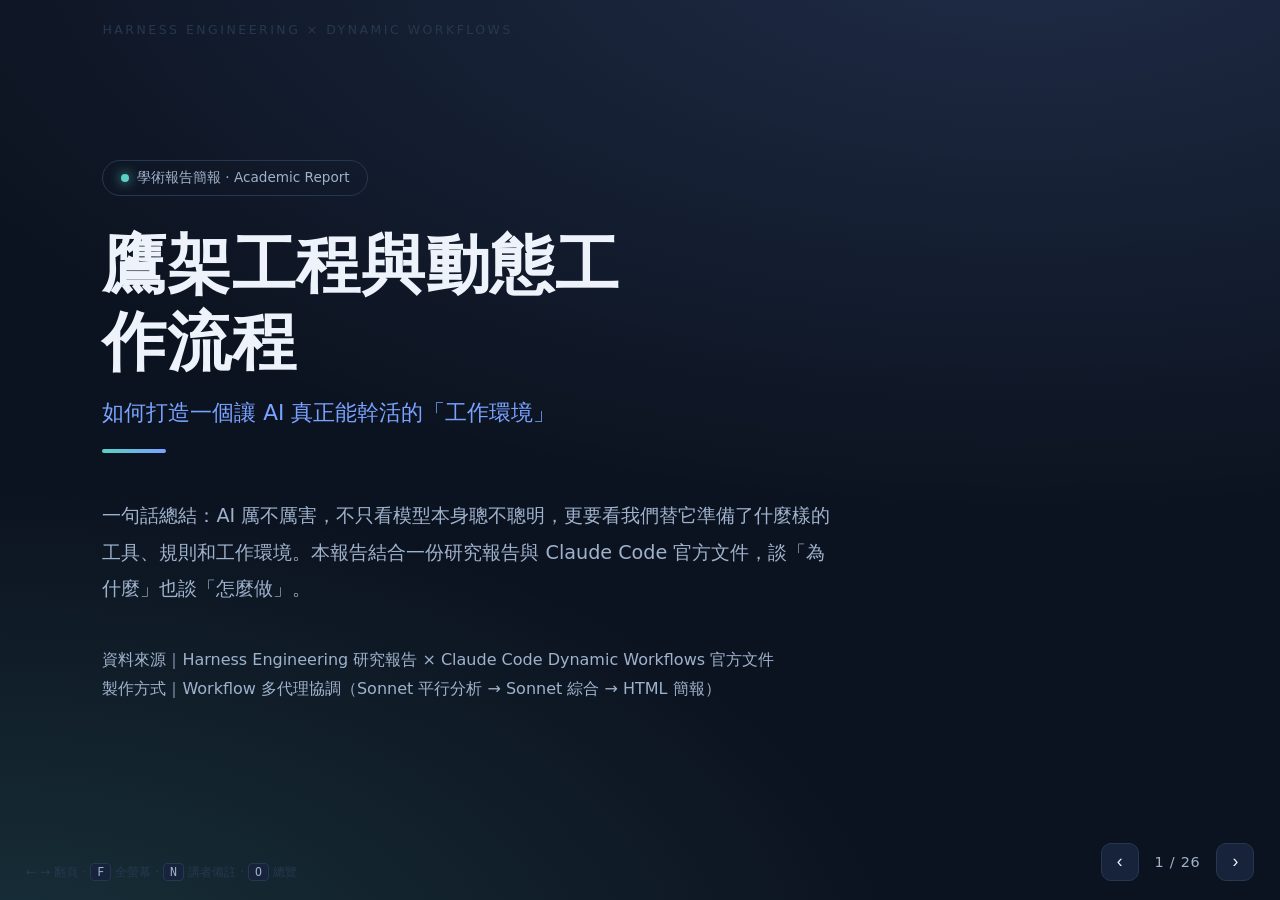
==== harness-and-workflows/index.html @ 4c6733bc "first commit" ====
<!DOCTYPE html>
<html lang="zh-Hant">
<head>
<meta charset="UTF-8">
<meta name="viewport" content="width=device-width, initial-scale=1.0">
<title>鷹架工程與動態工作流程 · 學術報告簡報</title>
<style>
  :root{
    --bg:#0c1320;
    --bg2:#111c2e;
    --panel:#16233a;
    --ink:#eef3fb;
    --muted:#9fb2cc;
    --line:#26384f;
    --accent:#5ad1c4;
    --accent2:#7aa2ff;
    --gold:#f5c451;
    --serif:"Noto Serif TC","Songti TC","STSong",serif;
    --sans:"Noto Sans TC","PingFang TC","Microsoft JhengHei",system-ui,sans-serif;
  }
  *{box-sizing:border-box;margin:0;padding:0}
  html,body{height:100%}
  body{
    font-family:var(--sans);
    background:var(--bg);
    color:var(--ink);
    overflow:hidden;
  }

  /* ---------- deck ---------- */
  #deck{position:fixed;inset:0}
  .slide{
    position:absolute;inset:0;
    display:none;
    flex-direction:column;
    padding:6vh 8vw 10vh;
    opacity:0;
    transition:opacity .5s ease, transform .5s ease;
  }
  .slide.active{display:flex;opacity:1;animation:fade .55s ease}
  @keyframes fade{from{opacity:0;transform:translateY(18px)}to{opacity:1;transform:none}}

  .kicker{
    font-size:.8rem;letter-spacing:.32em;text-transform:uppercase;
    color:var(--accent);margin-bottom:1.4rem;font-weight:600;
  }
  .slide h1{font-family:var(--serif);font-size:3.2rem;line-height:1.2;font-weight:700;letter-spacing:.01em}
  .slide h2{font-family:var(--serif);font-size:2.5rem;line-height:1.25;font-weight:700;margin-bottom:.4rem}
  .slide .subtitle{font-size:1.35rem;color:var(--accent2);margin-top:1rem;font-weight:500}
  .slide .body{font-size:1.2rem;line-height:1.9;color:var(--muted);max-width:60ch;margin-top:1.4rem}
  .rule{width:64px;height:4px;background:linear-gradient(90deg,var(--accent),var(--accent2));border-radius:4px;margin:1.4rem 0}

  ul.bullets{list-style:none;margin-top:1.6rem;max-width:74ch}
  ul.bullets li{
    position:relative;padding-left:2rem;margin-bottom:1.05rem;
    font-size:1.18rem;line-height:1.7;color:var(--ink);
    opacity:0;transform:translateX(-10px);
    animation:slideIn .45s ease forwards;
  }
  .slide.active ul.bullets li{animation-delay:calc(var(--i)*.08s + .15s)}
  @keyframes slideIn{to{opacity:1;transform:none}}
  ul.bullets li::before{
    content:"";position:absolute;left:0;top:.62em;
    width:10px;height:10px;border-radius:2px;
    background:var(--accent);transform:rotate(45deg);
  }
  ul.bullets li b{color:var(--gold);font-weight:700}

  .note{
    margin-top:auto;padding-top:1.4rem;border-top:1px dashed var(--line);
    font-size:.95rem;color:var(--muted);max-width:80ch;
    display:flex;gap:.6rem;align-items:flex-start;
  }
  .note .tag{color:var(--accent);font-weight:700;white-space:nowrap}
  body:not(.notes) .note{display:none}

  /* ---------- cover ---------- */
  .slide.cover{justify-content:center;align-items:flex-start;
    background:radial-gradient(1200px 600px at 80% -10%,rgba(122,162,255,.18),transparent),
               radial-gradient(900px 500px at 0% 110%,rgba(90,209,196,.16),transparent),var(--bg)}
  .slide.cover h1{font-size:4rem;max-width:18ch}
  .slide.cover .badge{
    display:inline-flex;gap:.5rem;align-items:center;
    border:1px solid var(--line);border-radius:999px;
    padding:.5rem 1.1rem;font-size:.85rem;color:var(--muted);margin-bottom:2rem;
  }
  .slide.cover .badge .dot{width:8px;height:8px;border-radius:50%;background:var(--accent);box-shadow:0 0 12px var(--accent)}
  .slide.cover .meta{margin-top:2.4rem;color:var(--muted);font-size:1rem;line-height:1.8}

  /* ---------- section divider ---------- */
  .slide.section{justify-content:center;
    background:linear-gradient(135deg,var(--bg2),var(--bg))}
  .slide.section .num{font-family:var(--serif);font-size:8rem;color:var(--panel);
    -webkit-text-stroke:2px var(--accent2);line-height:1;margin-bottom:1rem;font-weight:700;opacity:.9}
  .slide.section h2{font-size:3.2rem}

  /* ---------- comparison ---------- */
  .slide.comparison ul.bullets li::before{background:var(--accent2)}

  /* ---------- conclusion ---------- */
  .slide.conclusion{background:linear-gradient(135deg,#11202e,var(--bg))}
  .slide.conclusion .body{color:var(--ink);font-size:1.12rem}

  /* ---------- references ---------- */
  .slide.references ul.bullets li{font-size:1.02rem;color:var(--muted);margin-bottom:.85rem}
  .slide.references ul.bullets li::before{background:var(--gold);border-radius:50%;transform:none}

  /* ---------- chrome ---------- */
  #bar{position:fixed;left:0;bottom:0;height:4px;background:linear-gradient(90deg,var(--accent),var(--accent2));width:0;transition:width .4s ease;z-index:20}
  #hud{position:fixed;bottom:1.2rem;right:1.6rem;display:flex;gap:1rem;align-items:center;z-index:20;color:var(--muted);font-size:.9rem}
  #hud .count{font-variant-numeric:tabular-nums;letter-spacing:.05em}
  .navbtn{
    background:var(--panel);border:1px solid var(--line);color:var(--ink);
    width:38px;height:38px;border-radius:10px;cursor:pointer;font-size:1.1rem;
    display:grid;place-items:center;transition:.2s;
  }
  .navbtn:hover{border-color:var(--accent);color:var(--accent)}
  #brand{position:fixed;top:1.4rem;left:8vw;font-size:.78rem;letter-spacing:.2em;color:var(--line);text-transform:uppercase;z-index:20}
  #help{position:fixed;bottom:1.2rem;left:1.6rem;font-size:.78rem;color:var(--line);z-index:20}
  kbd{background:var(--panel);border:1px solid var(--line);border-radius:4px;padding:1px 6px;font-size:.72rem;color:var(--muted)}

  /* progress dots in section count */
  @media (max-width:760px){
    .slide{padding:5vh 7vw 12vh}
    .slide h1{font-size:2.2rem}.slide.cover h1{font-size:2.4rem}
    .slide h2,.slide.section h2{font-size:1.8rem}
    ul.bullets li{font-size:1rem}
    #brand{left:7vw}
  }
</style>
</head>
<body>
<div id="brand">Harness Engineering × Dynamic Workflows</div>
<div id="deck"></div>
<div id="bar"></div>
<div id="hud">
  <button class="navbtn" id="prev" title="上一頁 (←)">‹</button>
  <span class="count"><span id="cur">1</span> / <span id="total">25</span></span>
  <button class="navbtn" id="next" title="下一頁 (→)">›</button>
</div>
<div id="help">← → 翻頁 · <kbd>F</kbd> 全螢幕 · <kbd>N</kbd> 講者備註 · <kbd>O</kbd> 總覽</div>

<script>
const DATA = {
  reportTitle:"鷹架工程與動態工作流程",
  subtitle:"AI Agent 環境設計的理論框架與工程實踐",
  slides: [
    {type:"cover",title:"鷹架工程與動態工作流程",subtitle:"如何打造一個讓 AI 真正能幹活的「工作環境」",
     body:"一句話總結：AI 厲不厲害，不只看模型本身聰不聰明，更要看我們替它準備了什麼樣的工具、規則和工作環境。本報告結合一份研究報告與 Claude Code 官方文件，談「為什麼」也談「怎麼做」。",
     note:"先講理論（為什麼環境這麼重要），再講實作（在 Claude Code 上怎麼做出來），讓抽象概念有具體對照。"},
    {type:"content",title:"摘要：這份報告在講什麼？",
     body:"我們把 AI 助手拆成兩部分來看：一是「模型」（AI 的大腦），二是「鷹架 Harness」（包在大腦外面的工作環境，例如能用的工具、要遵守的規則、檢查對錯的機制）。報告的主張是：當各家模型越來越像、差距越來越小，真正拉開高下的反而是這個「環境」設計得好不好。",
     bullets:["核心公式：AI 助手的實力 ＝ 模型本身 ＋ 它的工作環境（鷹架）",
       "最有力的證據：同一顆大腦（Claude Opus），裝進不同環境，解題測驗成績竟差了 <b>16 分</b>（77 分 vs 93 分）",
       "三個真實案例：OpenAI 的 Codex、Stripe 的 Minions、Anthropic 的代理服務",
       "具體產品：Claude Code 的「動態工作流程」——讓 AI 自己寫程式去指揮一大群 AI 小幫手",
       "產業意義：賺錢的關鍵正從「模型」本身，往上轉移到「環境與管理機制」這一層"]},
    {type:"toc",title:"目錄",
     bullets:["一、為什麼「模型」不再是重點，「環境」才是","二、基本觀念：三層功夫與 AI 的工作循環",
       "三、好環境的七個零件，以及它最大的敵人","四、真實案例與關鍵數據",
       "五、動態工作流程：把理論變成實際產品","六、把理論和實作擺在一起比較",
       "七、這會怎麼影響商業競爭？還有哪些爭論","八、結論與參考來源"]},
    {type:"section",title:"為什麼「模型」不再是重點，「環境」才是",num:"01"},
    {type:"content",title:"核心觀念：AI 助手 ＝ 大腦 ＋ 工作環境",
     body:"打個比方：一位很強的廚師（模型）如果只給他一把鈍刀、一個爛廚房，也做不出好菜；反過來，普通廚師配上一流的廚房與食材，反而能端出好料理。AI 也一樣——當模型越來越好取得，真正的工程功力轉向「怎麼幫 AI 佈置一個好用的廚房」。",
     bullets:["<b>鷹架（Harness）是什麼？</b>就是包在 AI 大腦外面的整個工作環境：給它的指示、能用的工具、要守的規矩、安全的工作區、以及檢查對錯並回報的機制",
       "黃金原則：<b>人類負責決定方向，AI 負責動手執行</b>（人掌舵、AI 划槳）",
       "報告規模：整理了 16 個第一手來源、14 篇深入分析、9 大主題、17 個關鍵名詞",
       "有趣的是：這份報告本身就是用「一群 AI 分工合作」做出來的——便宜的模型負責平行查資料、最強的模型負責統整，等於現場示範了它在講的東西"],
     note:"這一頁是全篇的主軸：之後每一章都在解釋這個「大腦＋環境」的公式。"},
    {type:"section",title:"基本觀念：三層功夫與 AI 的工作循環",num:"02"},
    {type:"content",title:"由小到大的三層功夫：措辭 → 資訊 → 環境",
     body:"幫 AI 做事的功夫可以分三層，後一層把前一層包在裡面，越往外範圍越大。",
     bullets:["第一層 措辭（Prompt）：把單次問題問清楚、講明白。重要，但只顧這個還不夠",
       "第二層 餵資訊（Context）：管理 AI 的「工作記憶」——它一次只能讀有限的內容，要安排好放什麼進去",
       "這一層的關鍵難題：找出那組「<b>最少、但最有用</b>」的資訊，少了不行、多了反而干擾",
       "第三層 佈置環境（Harness）：在前兩層之上，再加上工具、安全工作區、檢查回饋、任務調度與各種規範",
       "業界（LangChain）的看法：所謂的「環境」，說穿了就是「把對的資訊、在對的時候送到 AI 面前」的一套機制"]},
    {type:"content",title:"AI 的工作循環：做 → 看結果 → 修正",
     body:"好的環境會讓 AI 不斷重複一個循環：動手做 → 觀察結果 → 發現錯誤就修正，像學生寫考卷後對答案、訂正、再寫一次。",
     bullets:["完整流程：人提出需求 → 環境給 AI 指示、工具與規則 → AI 思考 → AI 動手用工具做事",
       "安全工作區 ＋ 偵測器：在一個隔離的沙盒裡執行，並自動跑測試、檢查程式、甚至截圖比對畫面",
       "檢查通過 → 正式送出修改；檢查失敗 → 把錯誤回報給 AI，自動再試一次",
       "最關鍵的一點：失敗的訊息會<b>自動回灌</b>給 AI 讓它自己改，直到通過為止，不必每步都靠人盯",
       "這套「做了再檢查、錯了自動改」的設計，OpenAI、Stripe、Anthropic 三家不約而同都用上了"]},
    {type:"content",title:"最大的敵人：AI 會「讀越多、忘越多」",
     body:"AI 一次能看的內容是有限的，而且塞得越滿、它對前面內容的記憶就越不準——很像你一次硬背太多東西，反而前面的就忘了。這在技術上叫「脈絡腐化（Context Rot）」，因為 AI 的「注意力」是有限資源。",
     bullets:["實務上的甜蜜點：工作記憶只用到 <b>四到六成</b>最剛好（HumanLayer 建議）",
       "實測的有效上限：大約 <b>17 萬字（token）</b>左右就開始明顯退步（Geoff Huntley 測試）",
       "出錯的嚴重度排序：給<b>錯</b>的資訊 ＞ 漏掉資訊 ＞ 塞太多沒用的雜訊",
       "真實事故：Meta 的 AI 因為在壓縮記憶時忘了規則，竟自動刪掉了數百封 email",
       "解法：給 AI 的規則檔（AGENTS.md）要精簡（OpenAI 建議最多 100 行、最好 60 行）；ETH Zurich 也證實「塞太多反而變笨」"]},
    {type:"section",title:"好環境的七個零件",num:"03"},
    {type:"content",title:"打造好環境，需要這七個零件",
     body:"報告把「鷹架」拆成七個可以分別設計的零件，組起來才是一個完整、好用的 AI 工作環境。",
     bullets:["① 指示書：用五段式寫清楚（目標／環境／規則／範例／檢查清單），格式要分明",
       "② 工具箱：每個工具功能單一、不重疊、說明清楚；Stripe 用一套統一接口（MCP）整合了 <b>400 多個工具</b>",
       "③ 安全工作區：隔離的沙盒讓 AI 能放手做事；Stripe 的工作區預熱後 10 秒就能開工",
       "④ 記憶機制：規則檔、進度紀錄、以及「只加不改」的事件日誌（像航海日誌）",
       "⑤ 任務調度：派出 AI 小幫手分工與交接，並依難度選模型（簡單的用便宜模型、統籌用最強模型）",
       "⑥⑦ 自動關卡與架構規範：用程式檢查、結構測試、上線前把關（CI）等機制硬性執行，而不只是寫在文件裡"],
     note:"規範一定要用機制強制執行：光靠「寫在文件上請大家遵守」，壞習慣會像雪球一樣越滾越大。"},
    {type:"section",title:"真實案例與關鍵數據",num:"04"},
    {type:"content",title:"數據說話：環境好壞，直接決定成果",
     body:"同一顆大腦、換不同環境，成績差很多——這是全篇最重要、最能服人的證據。",
     bullets:["真實程式解題測驗（同樣用 Claude Opus）：Claude Code 拿 <b>77 分</b>、Cursor 拿 <b>93 分</b>，差了 16 分（yage.ai）",
       "另一項終端機測驗：模型沒換、只把環境調好，名次就從第 30 名（52.8 分）衝進前 5 名（66.5 分）（LangChain）",
       "OpenAI Codex：5 個月內寫出 <b>100 萬行</b>程式碼、人類零手寫、合併了 1,500 次修改",
       "Stripe Minions：每週自動產出 <b>1,000 多次</b>程式修改，背後用了 400 多個工具",
       "結論：環境（鷹架）設計得好不好，比模型本身強不強更關鍵"]},
    {type:"content",title:"三個真實案例，三種心法",
     body:"三家公司的實戰，各自印證了「好環境」的不同重點。",
     bullets:["OpenAI Codex：團隊從 3 人擴到 7 人、每人每天約 3.5 次修改、AI 可連續無人看管做 6 小時以上",
       "Codex 的心法：AI 工作時「拿不到的資訊，等於不存在」——所以要事先把該給的都備好",
       "Stripe Minions：在 Slack 丟一句話，就能自動產出一個通過檢查的程式修改；心法是「對人類好用的，對 AI 也好用」",
       "Anthropic 代理服務：把工作階段、環境、沙盒拆開設計，讓「等待第一個回應的時間」改善了 <b>九成以上</b>",
       "Anthropic 的對比實驗：陽春版 AI 花 20 分鐘、9 美元做出來的東西根本不能用；完整環境下花 6 小時、200 美元，卻能做出功能完整的 app"]},
    {type:"content",title:"讓一群 AI 合作：分工隔離 ＋ 互相挑錯",
     body:"與其讓一個 AI 從頭做到尾，不如派出多個「AI 小幫手」各做一塊。每個小幫手在自己乾淨的小空間裡工作（像隔出防火牆），避免彼此干擾，也能把簡單工作交給便宜的模型省成本。",
     bullets:["互相挑錯的循環：一個 AI 規劃 → 一個 AI 生成 → 一個 AI 評分挑毛病 → 反覆 5 到 15 次",
       "依難度選模型：雜事交給便宜的小模型，統籌與整合才用最強的模型",
       "一個重要陷阱：AI <b>很愛稱讚自己</b>——它常會對自己平庸的成果信心滿滿",
       "所以解法是：另外派一個「獨立評審 AI」專門把關品質，不能讓它自己改自己的考卷"]},
    {type:"section",title:"動態工作流程：把理論變成實際產品",num:"05"},
    {type:"content",title:"動態工作流程是什麼？",
     body:"它是 Claude 自己寫出來的一段小程式，用來「指揮」一大群 AI 小幫手大規模分工合作。簡單說：與其每一步都臨時決定，不如先把整個合作計畫寫成程式碼來照著跑（目前還是早期試用階段）。",
     bullets:["核心好處：<b>把計畫寫成程式</b>，因此整個合作過程可以重複執行、也能中斷後接著跑",
       "怎麼運作：程式在背景的隔離環境裡執行，過程中的草稿都存在程式變數裡，<b>只把最後的答案</b>帶回來給你看（不佔用 AI 的工作記憶）",
       "使用條件：Claude Code v2.1.154 以上，所有付費方案都能用（Pro 方案需手動開啟）",
       "可以套用「互相挑錯」等品管手法，結果比「一次做完就交」更可靠",
       "怎麼啟動：句子裡帶 workflow 關鍵字、用 /effort ultracode、或執行內建的 /deep-research"]},
    {type:"content",title:"它能做多大？又有哪些限制？",
     body:"為了不失控，這套系統設了明確的上限和權限規則，確保整個過程可控、可恢復。",
     bullets:["規模：一次可動用<b>數十到數百個 AI 小幫手</b>（相比之下，平常的方式每輪只派少少幾個）",
       "硬性上限：最多 16 個同時並行、單次執行最多 1,000 個小幫手（避免無限迴圈失控）",
       "限制：這段程式自己不能直接碰檔案或下指令，所有實際動作都得交給 AI 小幫手；而且跑到一半不能插話",
       "權限：小幫手會在「自動接受修改」模式下執行並沿用既有的工具權限；但碰到系統指令或外部工具仍可能跳出來問你",
       "/deep-research：唯一的內建工作流程，會交叉比對來源、對每個說法投票、把沒通過的說法剔除"],
     note:"做好的工作流程可存到專案資料夾（團隊共用）或個人資料夾（自己跨專案用）；同名時以專案的優先。"},
    {type:"comparison",title:"理論 vs 實作（一）：兩份來源剛好互補",
     body:"一份談原則（為什麼），一份是實際產品（怎麼做），合起來就是完整的一套。",
     bullets:["來源一（研究報告）：講清楚「好環境」的概念、設計原則與商業道理——回答<b>「為什麼」</b>",
       "來源二（官方文件）：在 Claude Code 上實際能操作的介面——回答<b>「怎麼做」</b>",
       "共同的核心：都把「AI 小幫手」當成分工合作的最基本單位",
       "省錢做法：來源一說「便宜模型做雜事」＝來源二說「不需最強模型的步驟就改用小模型」",
       "隔離做法：來源一說「各自在乾淨空間工作」＝來源二說「草稿存程式變數、只把最終答案帶回來」"]},
    {type:"comparison",title:"理論 vs 實作（二）：計畫由誰來掌握？三種做法",
     body:"來源二把 AI 合作分成三種，正好對應來源一講的調度觀念，差別在於「誰來決定下一步」。",
     bullets:["子代理（小幫手）：由 Claude 一輪一輪臨時決定，草稿會佔用工作記憶，每輪只派少量",
       "技能：Claude 照著既定步驟走，規模和小幫手差不多",
       "工作流程：由<b>程式</b>決定流程，草稿存變數、可動用數十到數百個、還能中斷後接著跑",
       "對應到來源一：工作流程就是把「工作循環」與「多 AI 合作」寫成可重複執行的程式版本",
       "工作流程的「互相挑錯」≈ 來源一說的「獨立評審 AI」，都是為了克服「AI 愛稱讚自己」的毛病"]},
    {type:"section",title:"這會怎麼影響商業競爭？還有哪些爭論",num:"06"},
    {type:"content",title:"競爭優勢正在「往上搬家」",
     body:"以前大家拼模型，現在模型越來越像、誰都買得到，於是真正的競爭優勢（俗稱「護城河」）正往上層搬——搬到「工作環境」與「管理治理」這兩層。",
     bullets:["價值鏈分層（由下往上）：模型（人人都有）→ 共通規格 → 工作環境（鷹架）→ 治理管理層",
       "其中「工作環境」與「治理管理」這兩層，才是真正難被模仿的護城河",
       "一句業界名言：<b>「客戶留得住才是黏著力，模型只是過客」</b>（yage.ai）",
       "Anthropic 的兩手策略：一邊限制別家模型接入自家產品，一邊又在 Cowork 裡支援 GPT-5.5、Gemini 3.1 Pro、DeepSeek V4",
       "工作流程也印證了這點：它同時支援多家雲端模型平台，價值不押在某顆模型，而是押在「協調與管理」這一層"]},
    {type:"content",title:"五個還沒有定論的爭論",
     body:"報告很誠實地把目前業界還在吵、沒有標準答案的問題也攤開來講。",
     bullets:["環境要一次設計好，還是邊做邊改？OpenAI 主張先規劃好，HumanLayer 等主張邊用邊長，Anthropic 折衷",
       "模型越來越強，環境設計會不會變得沒那麼重要？有人說會一直重要，有人說價值會轉移",
       "護城河到底在模型層、還是在面對客戶的產品介面層？yage.ai 押客戶端，Anthropic 押介面",
       "怎麼驗證 AI 做的東西真的對？有人認為這最難、別太信 AI 自己寫的測試；Anthropic 則用工具做端到端實測",
       "壓縮 AI 的記憶有代價：壓得太狠，原本要遵守的規則可能會被一起忘掉"]},
    {type:"section",title:"結論",num:"07"},
    {type:"conclusion",title:"結論",
     body:"兩份資料指向同一個趨勢：當好模型人人都有，真正決勝負的關鍵，已經從「模型本身」轉移到「包在模型外面的工作環境」。研究報告告訴我們「為什麼」——同一顆大腦換環境，成績能差 16 分；官方文件示範「怎麼做」——把合作計畫寫成可重複、可恢復的程式，再用「互相挑錯」等品管手法把結果做可靠。兩者在「分工隔離」「省錢選模型」「多 AI 合作」上完全呼應：一個講原則，一個給工具。",
     bullets:["重點轉移：工程的核心從「寫程式」變成「設計環境」，環境好壞勝過模型強弱",
       "理論與實作互補：原則（來源一）與可操作工具（來源二）互相印證",
       "做得可靠的關鍵：互相挑錯、獨立評審、交叉比對來源",
       "誠實交代限制：來源一有 2 篇因付費牆／驗證碼沒抓到、名詞表未完整呈現；工作流程也還在早期試用階段"]},
    {type:"references",title:"參考來源",
     bullets:["《鷹架工程 Harness Engineering ── 2025–2026 AI Agent 環境設計全解析》工程研究報告（綜合 16 個一手來源、14 篇深入分析）",
       "Claude Code 官方文件：《使用動態工作流程大規模協調子代理（Dynamic Workflows）》繁體中文版",
       "報告引用之組織與作者：OpenAI（Codex）、Stripe（Minions、Toolshed、Devbox）、Anthropic（Managed Agents、Cowork）",
       "量測與觀點來源：Cursor、yage.ai、LangChain、HumanLayer、ETH Zurich、Geoff Huntley、Meta、Mitchell、Böckeler",
       "註記：來源一術語表與部分來源 URL 為前端動態載入，靜態抓取未完整呈現；精確細節以原始公開文章為準"]}
  ]
};

const deck = document.getElementById('deck');
const slides = DATA.slides;

function render(){
  slides.forEach((s,idx)=>{
    const el = document.createElement('section');
    el.className = 'slide '+s.type;
    let html = '';
    if(s.type==='cover'){
      html += `<div class="badge"><span class="dot"></span>學術報告簡報 · Academic Report</div>`;
      html += `<h1>${s.title}</h1>`;
      if(s.subtitle) html += `<div class="subtitle">${s.subtitle}</div>`;
      html += `<div class="rule"></div>`;
      if(s.body) html += `<div class="body">${s.body}</div>`;
      html += `<div class="meta">資料來源｜Harness Engineering 研究報告 × Claude Code Dynamic Workflows 官方文件<br>製作方式｜Workflow 多代理協調（Sonnet 平行分析 → Sonnet 綜合 → HTML 簡報）</div>`;
    } else if(s.type==='section'){
      html += `<div class="num">${s.num||''}</div>`;
      html += `<h2>${s.title}</h2>`;
      html += `<div class="rule"></div>`;
    } else {
      const kick = {content:'論述',toc:'導覽',comparison:'整合分析',conclusion:'總結',references:'引用'}[s.type]||'論述';
      html += `<div class="kicker">${kick}</div>`;
      html += `<h2>${s.title}</h2>`;
      if(s.body) html += `<div class="body">${s.body}</div>`;
      if(s.bullets){
        html += '<ul class="bullets">';
        s.bullets.forEach((b,i)=> html += `<li style="--i:${i}">${b}</li>`);
        html += '</ul>';
      }
    }
    if(s.note) html += `<div class="note"><span class="tag">講者備註</span><span>${s.note}</span></div>`;
    el.innerHTML = html;
    deck.appendChild(el);
  });
}
render();

let cur = 0;
const els = Array.from(document.querySelectorAll('.slide'));
document.getElementById('total').textContent = slides.length;
const bar = document.getElementById('bar');

function show(n){
  cur = Math.max(0, Math.min(slides.length-1, n));
  els.forEach((e,i)=>e.classList.toggle('active', i===cur));
  document.getElementById('cur').textContent = cur+1;
  bar.style.width = ((cur)/(slides.length-1)*100)+'%';
  location.hash = cur+1;
}
function next(){show(cur+1)}
function prev(){show(cur-1)}

document.getElementById('next').onclick=next;
document.getElementById('prev').onclick=prev;

document.addEventListener('keydown',e=>{
  if(['ArrowRight','PageDown',' '].includes(e.key)){e.preventDefault();next()}
  else if(['ArrowLeft','PageUp'].includes(e.key)){e.preventDefault();prev()}
  else if(e.key==='Home'){show(0)}
  else if(e.key==='End'){show(slides.length-1)}
  else if(e.key.toLowerCase()==='f'){toggleFs()}
  else if(e.key.toLowerCase()==='n'){document.body.classList.toggle('notes')}
  else if(e.key.toLowerCase()==='o'){toggleOverview()}
});

function toggleFs(){
  if(!document.fullscreenElement) document.documentElement.requestFullscreen?.();
  else document.exitFullscreen?.();
}

// click halves to navigate
deck.addEventListener('click',e=>{
  if(e.target.closest('.navbtn')) return;
  const x = e.clientX / window.innerWidth;
  if(x>0.6) next(); else if(x<0.4) prev();
});

// swipe
let tx=null;
deck.addEventListener('touchstart',e=>tx=e.touches[0].clientX);
deck.addEventListener('touchend',e=>{
  if(tx===null) return;
  const dx = e.changedTouches[0].clientX - tx;
  if(Math.abs(dx)>50){ dx<0?next():prev() }
  tx=null;
});

// overview grid
let overlay=null;
function toggleOverview(){
  if(overlay){overlay.remove();overlay=null;return}
  overlay=document.createElement('div');
  overlay.style.cssText='position:fixed;inset:0;background:rgba(8,12,20,.97);z-index:50;overflow:auto;padding:4vh 4vw;display:grid;grid-template-columns:repeat(auto-fill,minmax(220px,1fr));gap:14px';
  slides.forEach((s,i)=>{
    const c=document.createElement('button');
    c.style.cssText='text-align:left;background:var(--panel);border:1px solid var(--line);border-radius:10px;padding:14px;color:var(--ink);cursor:pointer;font-family:inherit;min-height:110px';
    c.innerHTML=`<div style="font-size:.7rem;color:var(--accent);letter-spacing:.15em">${String(i+1).padStart(2,'0')} · ${s.type.toUpperCase()}</div><div style="margin-top:8px;font-size:.95rem;line-height:1.4">${s.title}</div>`;
    c.onclick=()=>{show(i);toggleOverview()};
    overlay.appendChild(c);
  });
  document.body.appendChild(overlay);
}

const fromHash = parseInt(location.hash.replace('#',''))||1;
show(fromHash-1);
</script>
</body>
</html>
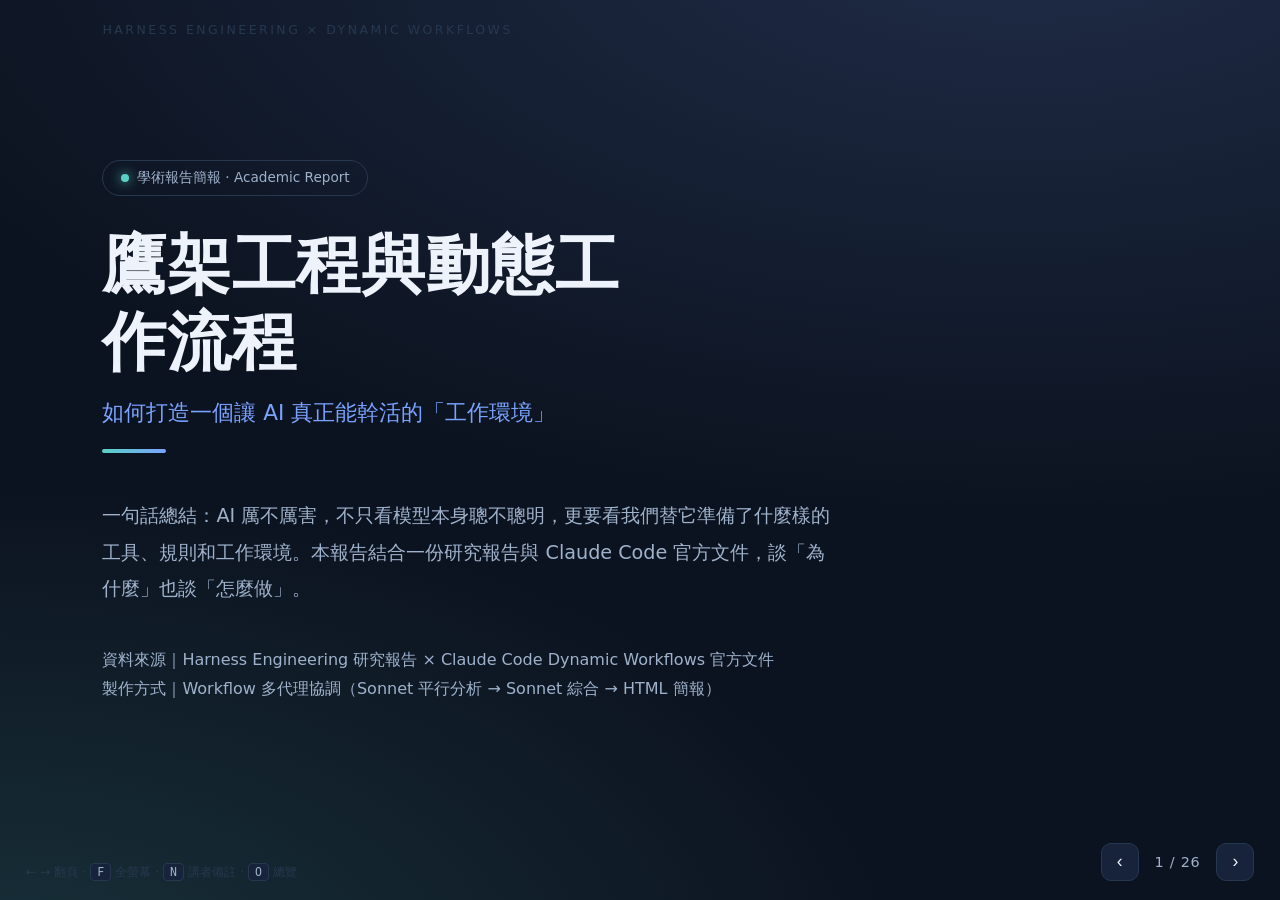
==== commit d62d3c3b: "refactor: extract core presentation engine and styling, add guidelines" ====
--- a/harness-and-workflows/index.html
+++ b/harness-and-workflows/index.html
@@ -4,128 +4,102 @@
 <meta charset="UTF-8">
 <meta name="viewport" content="width=device-width, initial-scale=1.0">
 <title>鷹架工程與動態工作流程 · 學術報告簡報</title>
+<link rel="stylesheet" href="../shared/css/deck-core.css">
 <style>
-  :root{
-    --bg:#0c1320;
-    --bg2:#111c2e;
-    --panel:#16233a;
-    --ink:#eef3fb;
-    --muted:#9fb2cc;
-    --line:#26384f;
-    --accent:#5ad1c4;
-    --accent2:#7aa2ff;
-    --gold:#f5c451;
-    --serif:"Noto Serif TC","Songti TC","STSong",serif;
-    --sans:"Noto Sans TC","PingFang TC","Microsoft JhengHei",system-ui,sans-serif;
-  }
-  *{box-sizing:border-box;margin:0;padding:0}
-  html,body{height:100%}
-  body{
-    font-family:var(--sans);
-    background:var(--bg);
-    color:var(--ink);
-    overflow:hidden;
-  }
-
-  /* ---------- deck ---------- */
-  #deck{position:fixed;inset:0}
-  .slide{
-    position:absolute;inset:0;
-    display:none;
-    flex-direction:column;
-    padding:6vh 8vw 10vh;
-    opacity:0;
-    transition:opacity .5s ease, transform .5s ease;
-  }
-  .slide.active{display:flex;opacity:1;animation:fade .55s ease}
-  @keyframes fade{from{opacity:0;transform:translateY(18px)}to{opacity:1;transform:none}}
-
-  .kicker{
-    font-size:.8rem;letter-spacing:.32em;text-transform:uppercase;
-    color:var(--accent);margin-bottom:1.4rem;font-weight:600;
-  }
-  .slide h1{font-family:var(--serif);font-size:3.2rem;line-height:1.2;font-weight:700;letter-spacing:.01em}
-  .slide h2{font-family:var(--serif);font-size:2.5rem;line-height:1.25;font-weight:700;margin-bottom:.4rem}
-  .slide .subtitle{font-size:1.35rem;color:var(--accent2);margin-top:1rem;font-weight:500}
-  .slide .body{font-size:1.2rem;line-height:1.9;color:var(--muted);max-width:60ch;margin-top:1.4rem}
-  .rule{width:64px;height:4px;background:linear-gradient(90deg,var(--accent),var(--accent2));border-radius:4px;margin:1.4rem 0}
-
-  ul.bullets{list-style:none;margin-top:1.6rem;max-width:74ch}
-  ul.bullets li{
-    position:relative;padding-left:2rem;margin-bottom:1.05rem;
-    font-size:1.18rem;line-height:1.7;color:var(--ink);
-    opacity:0;transform:translateX(-10px);
-    animation:slideIn .45s ease forwards;
-  }
-  .slide.active ul.bullets li{animation-delay:calc(var(--i)*.08s + .15s)}
-  @keyframes slideIn{to{opacity:1;transform:none}}
-  ul.bullets li::before{
-    content:"";position:absolute;left:0;top:.62em;
-    width:10px;height:10px;border-radius:2px;
-    background:var(--accent);transform:rotate(45deg);
-  }
-  ul.bullets li b{color:var(--gold);font-weight:700}
-
-  .note{
-    margin-top:auto;padding-top:1.4rem;border-top:1px dashed var(--line);
-    font-size:.95rem;color:var(--muted);max-width:80ch;
-    display:flex;gap:.6rem;align-items:flex-start;
-  }
-  .note .tag{color:var(--accent);font-weight:700;white-space:nowrap}
-  body:not(.notes) .note{display:none}
-
-  /* ---------- cover ---------- */
-  .slide.cover{justify-content:center;align-items:flex-start;
-    background:radial-gradient(1200px 600px at 80% -10%,rgba(122,162,255,.18),transparent),
-               radial-gradient(900px 500px at 0% 110%,rgba(90,209,196,.16),transparent),var(--bg)}
-  .slide.cover h1{font-size:4rem;max-width:18ch}
-  .slide.cover .badge{
-    display:inline-flex;gap:.5rem;align-items:center;
-    border:1px solid var(--line);border-radius:999px;
-    padding:.5rem 1.1rem;font-size:.85rem;color:var(--muted);margin-bottom:2rem;
-  }
-  .slide.cover .badge .dot{width:8px;height:8px;border-radius:50%;background:var(--accent);box-shadow:0 0 12px var(--accent)}
-  .slide.cover .meta{margin-top:2.4rem;color:var(--muted);font-size:1rem;line-height:1.8}
-
-  /* ---------- section divider ---------- */
-  .slide.section{justify-content:center;
-    background:linear-gradient(135deg,var(--bg2),var(--bg))}
-  .slide.section .num{font-family:var(--serif);font-size:8rem;color:var(--panel);
-    -webkit-text-stroke:2px var(--accent2);line-height:1;margin-bottom:1rem;font-weight:700;opacity:.9}
-  .slide.section h2{font-size:3.2rem}
-
-  /* ---------- comparison ---------- */
-  .slide.comparison ul.bullets li::before{background:var(--accent2)}
-
-  /* ---------- conclusion ---------- */
-  .slide.conclusion{background:linear-gradient(135deg,#11202e,var(--bg))}
-  .slide.conclusion .body{color:var(--ink);font-size:1.12rem}
-
-  /* ---------- references ---------- */
-  .slide.references ul.bullets li{font-size:1.02rem;color:var(--muted);margin-bottom:.85rem}
-  .slide.references ul.bullets li::before{background:var(--gold);border-radius:50%;transform:none}
-
-  /* ---------- chrome ---------- */
-  #bar{position:fixed;left:0;bottom:0;height:4px;background:linear-gradient(90deg,var(--accent),var(--accent2));width:0;transition:width .4s ease;z-index:20}
-  #hud{position:fixed;bottom:1.2rem;right:1.6rem;display:flex;gap:1rem;align-items:center;z-index:20;color:var(--muted);font-size:.9rem}
-  #hud .count{font-variant-numeric:tabular-nums;letter-spacing:.05em}
-  .navbtn{
-    background:var(--panel);border:1px solid var(--line);color:var(--ink);
-    width:38px;height:38px;border-radius:10px;cursor:pointer;font-size:1.1rem;
-    display:grid;place-items:center;transition:.2s;
-  }
-  .navbtn:hover{border-color:var(--accent);color:var(--accent)}
-  #brand{position:fixed;top:1.4rem;left:8vw;font-size:.78rem;letter-spacing:.2em;color:var(--line);text-transform:uppercase;z-index:20}
-  #help{position:fixed;bottom:1.2rem;left:1.6rem;font-size:.78rem;color:var(--line);z-index:20}
-  kbd{background:var(--panel);border:1px solid var(--line);border-radius:4px;padding:1px 6px;font-size:.72rem;color:var(--muted)}
-
-  /* progress dots in section count */
-  @media (max-width:760px){
-    .slide{padding:5vh 7vw 12vh}
-    .slide h1{font-size:2.2rem}.slide.cover h1{font-size:2.4rem}
-    .slide h2,.slide.section h2{font-size:1.8rem}
-    ul.bullets li{font-size:1rem}
-    #brand{left:7vw}
+  :root {
+    --bg: #0c1320;
+    --bg2: #111c2e;
+    --panel: #16233a;
+    --ink: #eef3fb;
+    --muted: #9fb2cc;
+    --line: #26384f;
+    --accent: #5ad1c4;
+    --accent2: #7aa2ff;
+    --gold: #f5c451;
+    --serif: "Noto Serif TC", "Songti TC", "STSong", serif;
+    --sans: "Noto Sans TC", "PingFang TC", "Microsoft JhengHei", system-ui, sans-serif;
+  }
+
+  /* ---------- cover theme ---------- */
+  .slide.cover {
+    justify-content: center;
+    align-items: flex-start;
+    background: radial-gradient(1200px 600px at 80% -10%, rgba(122, 162, 255, 0.18), transparent),
+                radial-gradient(900px 500px at 0% 110%, rgba(90, 209, 196, 0.16), transparent),
+                var(--bg);
+  }
+  .slide.cover h1 {
+    font-size: 4rem;
+    max-width: 18ch;
+  }
+  .slide.cover .badge {
+    display: inline-flex;
+    gap: .5rem;
+    align-items: center;
+    border: 1px solid var(--line);
+    border-radius: 999px;
+    padding: .5rem 1.1rem;
+    font-size: .85rem;
+    color: var(--muted);
+    margin-bottom: 2rem;
+  }
+  .slide.cover .badge .dot {
+    width: 8px;
+    height: 8px;
+    border-radius: 50%;
+    background: var(--accent);
+    box-shadow: 0 0 12px var(--accent);
+  }
+  .slide.cover .meta {
+    margin-top: 2.4rem;
+    color: var(--muted);
+    font-size: 1rem;
+    line-height: 1.8;
+  }
+
+  /* ---------- section divider theme ---------- */
+  .slide.section {
+    justify-content: center;
+    background: linear-gradient(135deg, var(--bg2), var(--bg));
+  }
+  .slide.section .num {
+    font-family: var(--serif);
+    font-size: 8rem;
+    color: var(--panel);
+    -webkit-text-stroke: 2px var(--accent2);
+    line-height: 1;
+    margin-bottom: 1rem;
+    font-weight: 700;
+    opacity: .9;
+  }
+  .slide.section h2 {
+    font-size: 3.2rem;
+  }
+
+  /* ---------- comparison theme ---------- */
+  .slide.comparison ul.bullets li::before {
+    background: var(--accent2);
+  }
+
+  /* ---------- conclusion theme ---------- */
+  .slide.conclusion {
+    background: linear-gradient(135deg, #11202e, var(--bg));
+  }
+  .slide.conclusion .body {
+    color: var(--ink);
+    font-size: 1.12rem;
+  }
+
+  /* ---------- references theme ---------- */
+  .slide.references ul.bullets li {
+    font-size: 1.02rem;
+    color: var(--muted);
+    margin-bottom: .85rem;
+  }
+  .slide.references ul.bullets li::before {
+    background: var(--gold);
+    border-radius: 50%;
+    transform: none;
   }
 </style>
 </head>
@@ -140,10 +114,13 @@
 </div>
 <div id="help">← → 翻頁 · <kbd>F</kbd> 全螢幕 · <kbd>N</kbd> 講者備註 · <kbd>O</kbd> 總覽</div>
 
+
 <script>
 const DATA = {
   reportTitle:"鷹架工程與動態工作流程",
   subtitle:"AI Agent 環境設計的理論框架與工程實踐",
+  categoryTag:"學術報告簡報 · Academic Report",
+  metaInfo:"資料來源｜Harness Engineering 研究報告 × Claude Code Dynamic Workflows 官方文件<br>製作方式｜Workflow 多代理協調（Sonnet 平行分析 → Sonnet 綜合 → HTML 簡報）",
   slides: [
     {type:"cover",title:"鷹架工程與動態工作流程",subtitle:"如何打造一個讓 AI 真正能幹活的「工作環境」",
      body:"一句話總結：AI 厲不厲害，不只看模型本身聰不聰明，更要看我們替它準備了什麼樣的工具、規則和工作環境。本報告結合一份研究報告與 Claude Code 官方文件，談「為什麼」也談「怎麼做」。",
@@ -282,111 +259,7 @@
   ]
 };
 
-const deck = document.getElementById('deck');
-const slides = DATA.slides;
-
-function render(){
-  slides.forEach((s,idx)=>{
-    const el = document.createElement('section');
-    el.className = 'slide '+s.type;
-    let html = '';
-    if(s.type==='cover'){
-      html += `<div class="badge"><span class="dot"></span>學術報告簡報 · Academic Report</div>`;
-      html += `<h1>${s.title}</h1>`;
-      if(s.subtitle) html += `<div class="subtitle">${s.subtitle}</div>`;
-      html += `<div class="rule"></div>`;
-      if(s.body) html += `<div class="body">${s.body}</div>`;
-      html += `<div class="meta">資料來源｜Harness Engineering 研究報告 × Claude Code Dynamic Workflows 官方文件<br>製作方式｜Workflow 多代理協調（Sonnet 平行分析 → Sonnet 綜合 → HTML 簡報）</div>`;
-    } else if(s.type==='section'){
-      html += `<div class="num">${s.num||''}</div>`;
-      html += `<h2>${s.title}</h2>`;
-      html += `<div class="rule"></div>`;
-    } else {
-      const kick = {content:'論述',toc:'導覽',comparison:'整合分析',conclusion:'總結',references:'引用'}[s.type]||'論述';
-      html += `<div class="kicker">${kick}</div>`;
-      html += `<h2>${s.title}</h2>`;
-      if(s.body) html += `<div class="body">${s.body}</div>`;
-      if(s.bullets){
-        html += '<ul class="bullets">';
-        s.bullets.forEach((b,i)=> html += `<li style="--i:${i}">${b}</li>`);
-        html += '</ul>';
-      }
-    }
-    if(s.note) html += `<div class="note"><span class="tag">講者備註</span><span>${s.note}</span></div>`;
-    el.innerHTML = html;
-    deck.appendChild(el);
-  });
-}
-render();
-
-let cur = 0;
-const els = Array.from(document.querySelectorAll('.slide'));
-document.getElementById('total').textContent = slides.length;
-const bar = document.getElementById('bar');
-
-function show(n){
-  cur = Math.max(0, Math.min(slides.length-1, n));
-  els.forEach((e,i)=>e.classList.toggle('active', i===cur));
-  document.getElementById('cur').textContent = cur+1;
-  bar.style.width = ((cur)/(slides.length-1)*100)+'%';
-  location.hash = cur+1;
-}
-function next(){show(cur+1)}
-function prev(){show(cur-1)}
-
-document.getElementById('next').onclick=next;
-document.getElementById('prev').onclick=prev;
-
-document.addEventListener('keydown',e=>{
-  if(['ArrowRight','PageDown',' '].includes(e.key)){e.preventDefault();next()}
-  else if(['ArrowLeft','PageUp'].includes(e.key)){e.preventDefault();prev()}
-  else if(e.key==='Home'){show(0)}
-  else if(e.key==='End'){show(slides.length-1)}
-  else if(e.key.toLowerCase()==='f'){toggleFs()}
-  else if(e.key.toLowerCase()==='n'){document.body.classList.toggle('notes')}
-  else if(e.key.toLowerCase()==='o'){toggleOverview()}
-});
-
-function toggleFs(){
-  if(!document.fullscreenElement) document.documentElement.requestFullscreen?.();
-  else document.exitFullscreen?.();
-}
-
-// click halves to navigate
-deck.addEventListener('click',e=>{
-  if(e.target.closest('.navbtn')) return;
-  const x = e.clientX / window.innerWidth;
-  if(x>0.6) next(); else if(x<0.4) prev();
-});
-
-// swipe
-let tx=null;
-deck.addEventListener('touchstart',e=>tx=e.touches[0].clientX);
-deck.addEventListener('touchend',e=>{
-  if(tx===null) return;
-  const dx = e.changedTouches[0].clientX - tx;
-  if(Math.abs(dx)>50){ dx<0?next():prev() }
-  tx=null;
-});
-
-// overview grid
-let overlay=null;
-function toggleOverview(){
-  if(overlay){overlay.remove();overlay=null;return}
-  overlay=document.createElement('div');
-  overlay.style.cssText='position:fixed;inset:0;background:rgba(8,12,20,.97);z-index:50;overflow:auto;padding:4vh 4vw;display:grid;grid-template-columns:repeat(auto-fill,minmax(220px,1fr));gap:14px';
-  slides.forEach((s,i)=>{
-    const c=document.createElement('button');
-    c.style.cssText='text-align:left;background:var(--panel);border:1px solid var(--line);border-radius:10px;padding:14px;color:var(--ink);cursor:pointer;font-family:inherit;min-height:110px';
-    c.innerHTML=`<div style="font-size:.7rem;color:var(--accent);letter-spacing:.15em">${String(i+1).padStart(2,'0')} · ${s.type.toUpperCase()}</div><div style="margin-top:8px;font-size:.95rem;line-height:1.4">${s.title}</div>`;
-    c.onclick=()=>{show(i);toggleOverview()};
-    overlay.appendChild(c);
-  });
-  document.body.appendChild(overlay);
-}
-
-const fromHash = parseInt(location.hash.replace('#',''))||1;
-show(fromHash-1);
 </script>
+<script src="../shared/js/deck-core.js"></script>
 </body>
 </html>
--- a/shared/css/deck-core.css
+++ b/shared/css/deck-core.css
@@ -0,0 +1,268 @@
+/* ---------- Core Layout & Resets ---------- */
+* {
+  box-sizing: border-box;
+  margin: 0;
+  padding: 0;
+}
+
+html, body {
+  height: 100%;
+}
+
+body {
+  font-family: var(--sans, system-ui, sans-serif);
+  background: var(--bg, #0c1320);
+  color: var(--ink, #eef3fb);
+  overflow: hidden;
+}
+
+/* ---------- Slide Deck Structure ---------- */
+#deck {
+  position: fixed;
+  inset: 0;
+}
+
+.slide {
+  position: absolute;
+  inset: 0;
+  display: none;
+  flex-direction: column;
+  padding: 6vh 8vw 10vh;
+  opacity: 0;
+  transition: opacity .5s ease, transform .5s ease;
+}
+
+.slide.active {
+  display: flex;
+  opacity: 1;
+  animation: var(--slide-in-animation, coreFade .55s ease);
+}
+
+@keyframes coreFade {
+  from {
+    opacity: 0;
+    transform: translateY(18px);
+  }
+  to {
+    opacity: 1;
+    transform: none;
+  }
+}
+
+/* ---------- Typography & Slide Components ---------- */
+.kicker {
+  font-size: .8rem;
+  letter-spacing: .32em;
+  text-transform: uppercase;
+  color: var(--accent, #5ad1c4);
+  margin-bottom: 1.4rem;
+  font-weight: 600;
+}
+
+.slide h1 {
+  font-family: var(--serif, serif);
+  font-size: 3.2rem;
+  line-height: 1.2;
+  font-weight: 700;
+  letter-spacing: .01em;
+}
+
+.slide h2 {
+  font-family: var(--serif, serif);
+  font-size: 2.5rem;
+  line-height: 1.25;
+  font-weight: 700;
+  margin-bottom: .4rem;
+}
+
+.slide .subtitle {
+  font-size: 1.35rem;
+  color: var(--accent2, #7aa2ff);
+  margin-top: 1rem;
+  font-weight: 500;
+}
+
+.slide .body {
+  font-size: 1.2rem;
+  line-height: 1.9;
+  color: var(--muted, #9fb2cc);
+  max-width: 60ch;
+  margin-top: 1.4rem;
+}
+
+.rule {
+  width: 64px;
+  height: 4px;
+  background: linear-gradient(90deg, var(--accent, #5ad1c4), var(--accent2, #7aa2ff));
+  border-radius: 4px;
+  margin: 1.4rem 0;
+}
+
+/* ---------- Lists & Bullets ---------- */
+ul.bullets {
+  list-style: none;
+  margin-top: 1.6rem;
+  max-width: 74ch;
+}
+
+ul.bullets li {
+  position: relative;
+  padding-left: 2rem;
+  margin-bottom: 1.05rem;
+  font-size: 1.18rem;
+  line-height: 1.7;
+  color: var(--ink, #eef3fb);
+  opacity: 0;
+  transform: translateX(-10px);
+  animation: var(--bullet-in-animation, coreSlideIn .45s ease forwards);
+}
+
+.slide.active ul.bullets li {
+  animation-delay: calc(var(--i) * var(--bullet-delay-step, 0.08s) + var(--bullet-delay-base, 0.15s));
+}
+
+@keyframes coreSlideIn {
+  to {
+    opacity: 1;
+    transform: none;
+  }
+}
+
+ul.bullets li::before {
+  content: "";
+  position: absolute;
+  left: 0;
+  top: .62em;
+  width: 10px;
+  height: 10px;
+  border-radius: 2px;
+  background: var(--bullet-color, var(--accent, #5ad1c4));
+  transform: rotate(45deg);
+}
+
+ul.bullets li b {
+  color: var(--gold, #f5c451);
+  font-weight: 700;
+}
+
+/* ---------- Speaker Notes ---------- */
+.note {
+  margin-top: auto;
+  padding-top: 1.4rem;
+  border-top: 1px dashed var(--line, #26384f);
+  font-size: .95rem;
+  color: var(--muted, #9fb2cc);
+  max-width: 80ch;
+  display: flex;
+  gap: .6rem;
+  align-items: flex-start;
+}
+
+.note .tag {
+  color: var(--accent, #5ad1c4);
+  font-weight: 700;
+  white-space: nowrap;
+}
+
+body:not(.notes) .note {
+  display: none;
+}
+
+/* ---------- Controller & Chrome ---------- */
+#bar {
+  position: fixed;
+  left: 0;
+  bottom: 0;
+  height: 4px;
+  background: linear-gradient(90deg, var(--accent, #5ad1c4), var(--accent2, #7aa2ff));
+  width: 0;
+  transition: width .4s ease;
+  z-index: 20;
+}
+
+#hud {
+  position: fixed;
+  bottom: 1.2rem;
+  right: 1.6rem;
+  display: flex;
+  gap: 1rem;
+  align-items: center;
+  z-index: 20;
+  color: var(--muted, #9fb2cc);
+  font-size: .9rem;
+}
+
+#hud .count {
+  font-variant-numeric: tabular-nums;
+  letter-spacing: .05em;
+}
+
+.navbtn {
+  background: var(--panel, #16233a);
+  border: 1px solid var(--line, #26384f);
+  color: var(--ink, #eef3fb);
+  width: 38px;
+  height: 38px;
+  border-radius: 10px;
+  cursor: pointer;
+  font-size: 1.1rem;
+  display: grid;
+  place-items: center;
+  transition: .2s;
+}
+
+.navbtn:hover {
+  border-color: var(--accent, #5ad1c4);
+  color: var(--accent, #5ad1c4);
+}
+
+#brand {
+  position: fixed;
+  top: 1.4rem;
+  left: 8vw;
+  font-size: .78rem;
+  letter-spacing: .2em;
+  color: var(--line, #26384f);
+  text-transform: uppercase;
+  z-index: 20;
+}
+
+#help {
+  position: fixed;
+  bottom: 1.2rem;
+  left: 1.6rem;
+  font-size: .78rem;
+  color: var(--line, #26384f);
+  z-index: 20;
+}
+
+kbd {
+  background: var(--panel, #16233a);
+  border: 1px solid var(--line, #26384f);
+  border-radius: 4px;
+  padding: 1px 6px;
+  font-size: .72rem;
+  color: var(--muted, #9fb2cc);
+}
+
+/* ---------- Responsive Adjustments ---------- */
+@media (max-width: 760px) {
+  .slide {
+    padding: 5vh 7vw 12vh;
+  }
+  .slide h1 {
+    font-size: 2.2rem;
+  }
+  .slide.cover h1 {
+    font-size: 2.4rem;
+  }
+  .slide h2, .slide.section h2 {
+    font-size: 1.8rem;
+  }
+  ul.bullets li {
+    font-size: 1rem;
+  }
+  #brand {
+    left: 7vw;
+  }
+}
